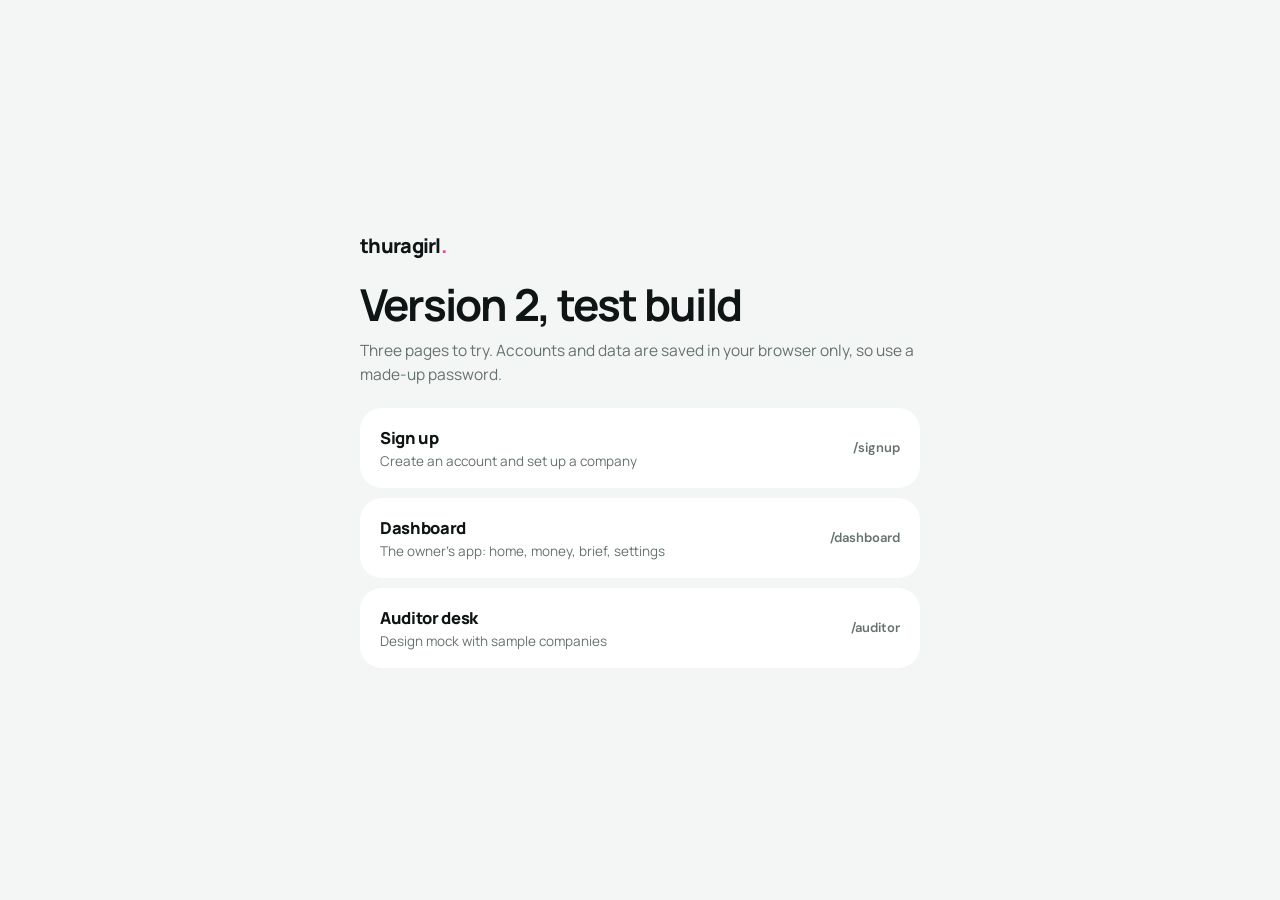
==== index.html @ 7ea8c2e9 "ThuraGirl v2: signup, dashboard and auditor pages A separate test build of the new design, apart fro" ====
<!doctype html>
<html lang="en">
<head>
<meta charset="utf-8">
<meta name="viewport" content="width=device-width,initial-scale=1,viewport-fit=cover">
<meta name="robots" content="noindex">
<title>ThuraGirl v2 · test build</title>
<link rel="icon" href="assets/favicon.svg">
<link rel="preconnect" href="https://fonts.googleapis.com">
<link rel="preconnect" href="https://fonts.gstatic.com" crossorigin>
<link rel="stylesheet" href="https://fonts.googleapis.com/css2?family=DM+Sans:opsz,wght@9..40,500;9..40,600;9..40,700&family=Instrument+Serif:ital@0;1&family=Manrope:wght@500;600;700;800&display=swap">
<style>
  :root{--bg:#F4F5F5;--surface:#fff;--ink:#0F1514;--mute:#667270;--line:#E2E6E5;--accent:#0FBFB6}
  @media (prefers-color-scheme:dark){:root{--bg:#0B0E0E;--surface:#151919;--ink:#F1F4F3;--mute:#98A4A1;--line:#293030;--accent:#2DD4C8}}
  *{box-sizing:border-box;margin:0}
  body{background:var(--bg);color:var(--ink);font-family:"Manrope",system-ui,-apple-system,"Segoe UI",sans-serif;-webkit-font-smoothing:antialiased;min-height:100vh;display:grid;place-items:center;padding:24px 16px}
  main{width:min(100%,560px);display:grid;gap:22px}
  .b{font-weight:800;font-size:20px;letter-spacing:-.035em} .b i{font-style:normal;color:#EC4899}
  h1{font-size:clamp(30px,7vw,44px);font-weight:700;letter-spacing:-.04em;line-height:1.05}
  p{font-size:15.5px;line-height:1.55;color:var(--mute)}
  nav{display:grid;gap:10px}
  a{display:flex;align-items:center;justify-content:space-between;gap:14px;background:var(--surface);border-radius:22px;padding:18px 20px;color:inherit;text-decoration:none}
  a:hover{box-shadow:inset 0 0 0 1.5px var(--ink)} a:focus-visible{outline:2px solid var(--accent);outline-offset:2px}
  a b{display:block;font-size:16.5px;font-weight:800;letter-spacing:-.02em} a span{display:block;font-size:13.5px;color:var(--mute);margin-top:3px}
  a em{font-style:normal;font:600 13px "DM Sans",sans-serif;color:var(--mute);white-space:nowrap}
</style>
</head>
<body>
<main>
  <div class="b">thuragirl<i>.</i></div>
  <div><h1>Version 2, test build</h1><p style="margin-top:10px">Three pages to try. Accounts and data are saved in your browser only, so use a made-up password.</p></div>
  <nav>
    <a href="signup/"><div><b>Sign up</b><span>Create an account and set up a company</span></div><em>/signup</em></a>
    <a href="dashboard/"><div><b>Dashboard</b><span>The owner's app: home, money, brief, settings</span></div><em>/dashboard</em></a>
    <a href="auditor/"><div><b>Auditor desk</b><span>Design mock with sample companies</span></div><em>/auditor</em></a>
  </nav>
</main>
</body>
</html>
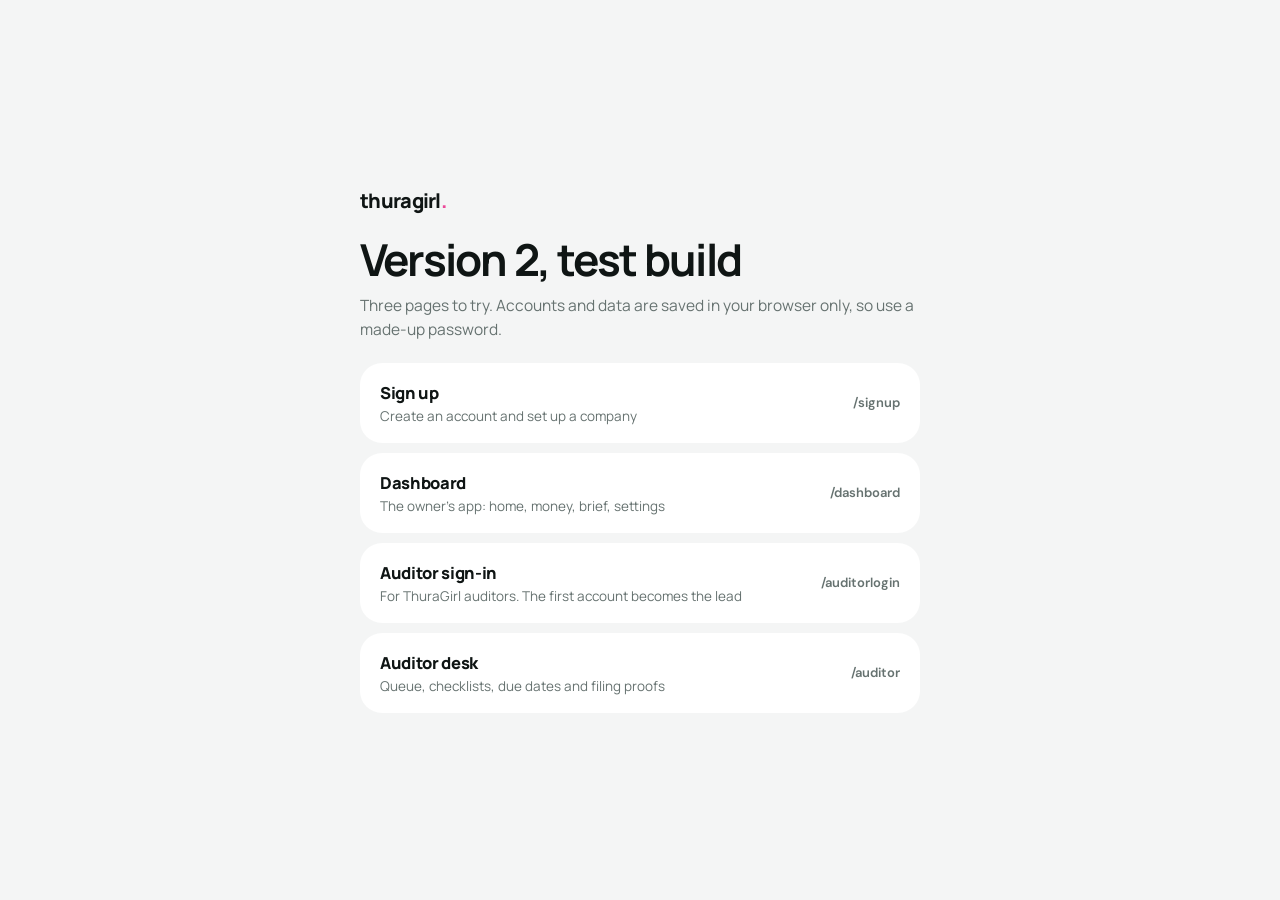
==== commit 3f6cc1a5: "Auditor desk: real filing deadlines, ภ.ง.ด.3 and 53 split, a tick per document, monthly packs tied t" ====
--- a/index.html
+++ b/index.html
@@ -8,7 +8,7 @@
 <link rel="icon" href="assets/favicon.svg">
 <link rel="preconnect" href="https://fonts.googleapis.com">
 <link rel="preconnect" href="https://fonts.gstatic.com" crossorigin>
-<link rel="stylesheet" href="https://fonts.googleapis.com/css2?family=DM+Sans:opsz,wght@9..40,500;9..40,600;9..40,700&family=Instrument+Serif:ital@0;1&family=Manrope:wght@500;600;700;800&display=swap">
+<link rel="stylesheet" href="https://fonts.googleapis.com/css2?family=DM+Sans:opsz,wght@9..40,500;9..40,600;9..40,700&family=Instrument+Serif:ital@0;1&family=Manrope:wght@500;600;700;800&family=Noto+Sans+Thai:wght@400;500;600;700&display=swap">
 <style>
   :root{--bg:#F4F5F5;--surface:#fff;--ink:#0F1514;--mute:#667270;--line:#E2E6E5;--accent:#0FBFB6}
   @media (prefers-color-scheme:dark){:root{--bg:#0B0E0E;--surface:#151919;--ink:#F1F4F3;--mute:#98A4A1;--line:#293030;--accent:#2DD4C8}}
@@ -32,7 +32,8 @@
   <nav>
     <a href="signup/"><div><b>Sign up</b><span>Create an account and set up a company</span></div><em>/signup</em></a>
     <a href="dashboard/"><div><b>Dashboard</b><span>The owner's app: home, money, brief, settings</span></div><em>/dashboard</em></a>
-    <a href="auditor/"><div><b>Auditor desk</b><span>Design mock with sample companies</span></div><em>/auditor</em></a>
+    <a href="auditorlogin/"><div><b>Auditor sign-in</b><span>For ThuraGirl auditors. The first account becomes the lead</span></div><em>/auditorlogin</em></a>
+    <a href="auditor/"><div><b>Auditor desk</b><span>Queue, checklists, due dates and filing proofs</span></div><em>/auditor</em></a>
   </nav>
 </main>
 </body>
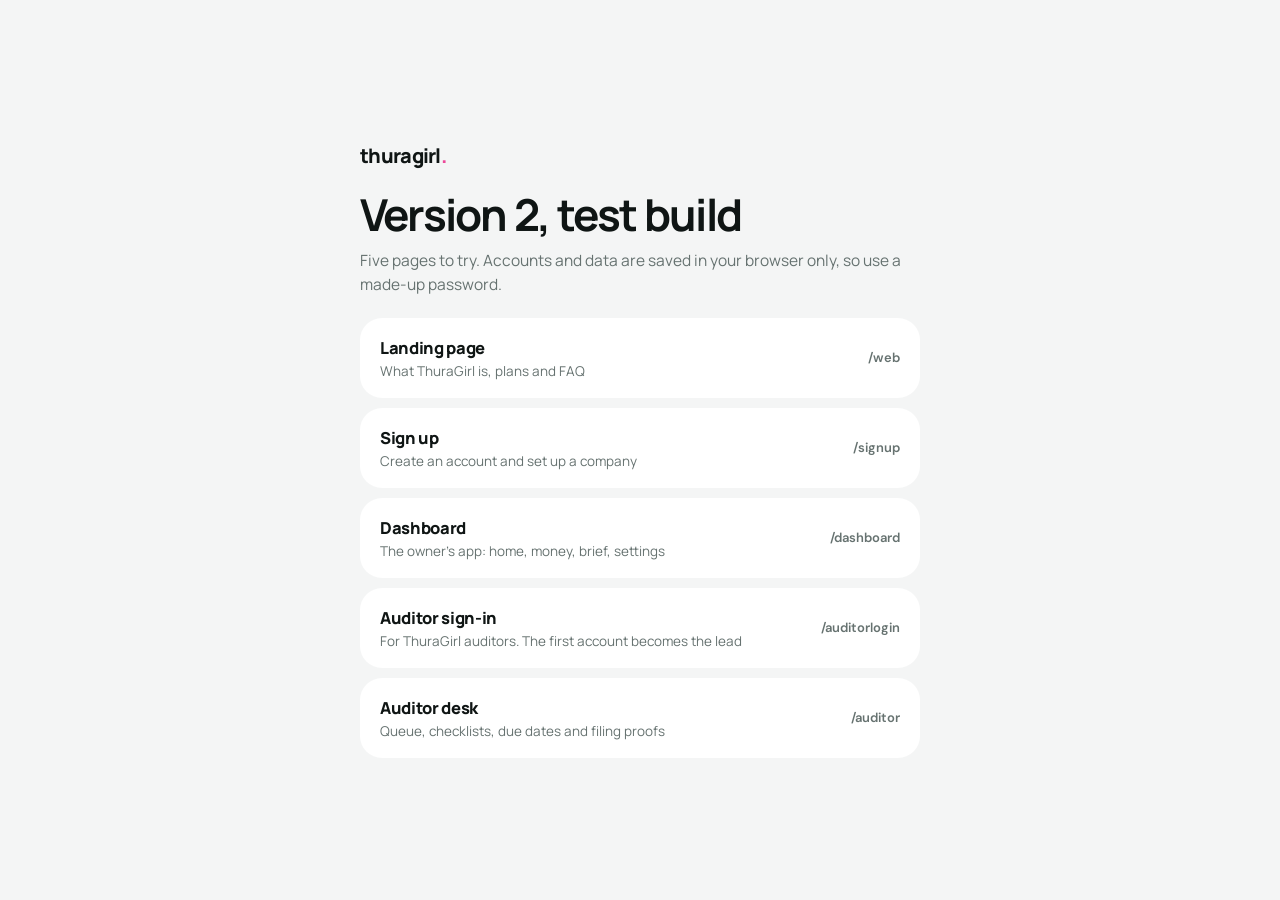
==== commit e818e989: "QA sweep: hub lists all five pages, landing hero pill fits on phones, fresh desktop Home screenshot " ====
--- a/index.html
+++ b/index.html
@@ -28,8 +28,9 @@
 <body>
 <main>
   <div class="b">thuragirl<i>.</i></div>
-  <div><h1>Version 2, test build</h1><p style="margin-top:10px">Three pages to try. Accounts and data are saved in your browser only, so use a made-up password.</p></div>
+  <div><h1>Version 2, test build</h1><p style="margin-top:10px">Five pages to try. Accounts and data are saved in your browser only, so use a made-up password.</p></div>
   <nav>
+    <a href="web/"><div><b>Landing page</b><span>What ThuraGirl is, plans and FAQ</span></div><em>/web</em></a>
     <a href="signup/"><div><b>Sign up</b><span>Create an account and set up a company</span></div><em>/signup</em></a>
     <a href="dashboard/"><div><b>Dashboard</b><span>The owner's app: home, money, brief, settings</span></div><em>/dashboard</em></a>
     <a href="auditorlogin/"><div><b>Auditor sign-in</b><span>For ThuraGirl auditors. The first account becomes the lead</span></div><em>/auditorlogin</em></a>
